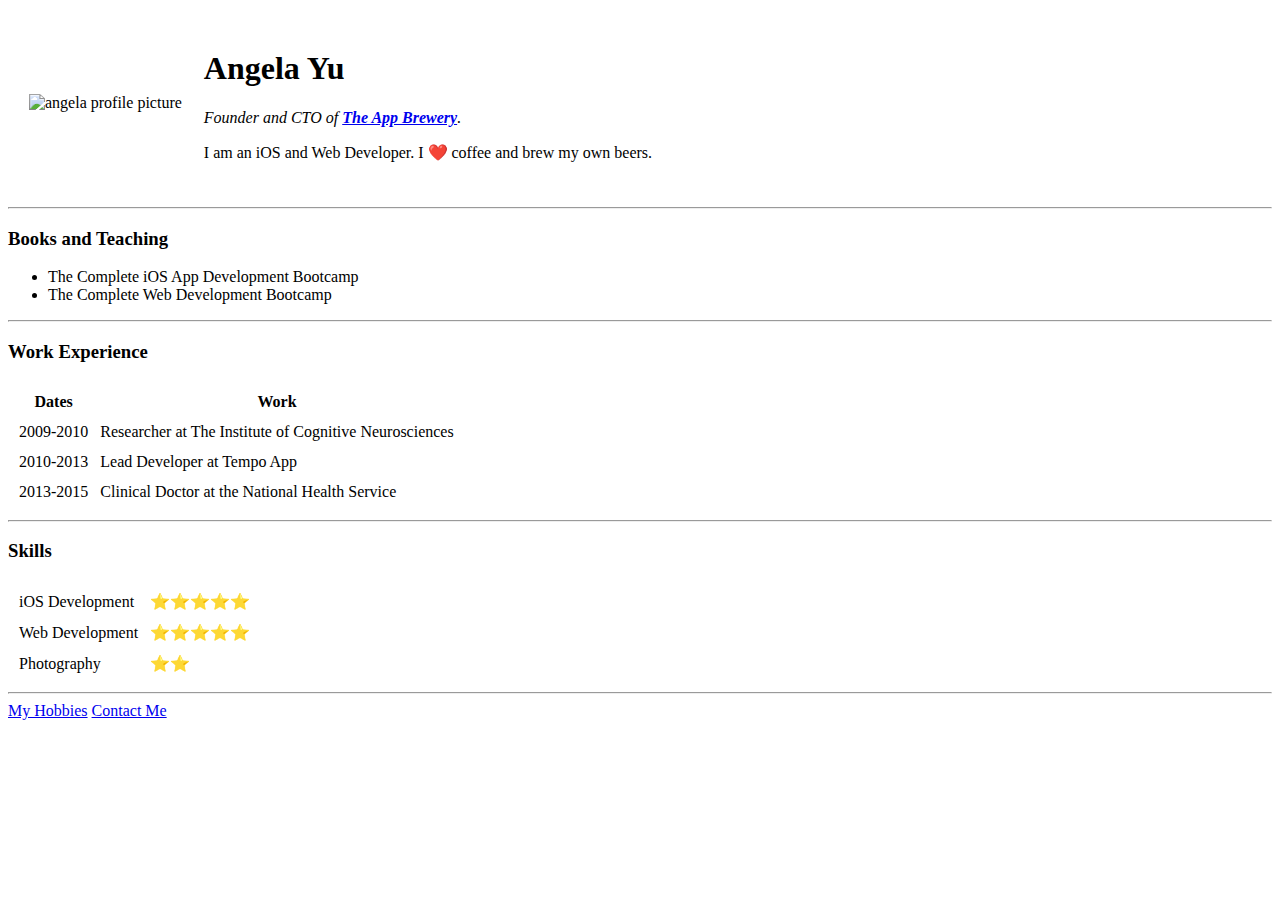
==== index.html @ 1af6275d "Update index.html" ====
<!DOCTYPE html>
<html>
  <head>
    <meta charset="utf-8">
    <title>Angela's Personal Site</title>
    <link rel="stylesheet" href="css/styles.css">
  </head>

  <body style="background-color: white">
    <table cellspacing="20">
      <tr>
        <td><img src="images/angela.png" alt="angela profile picture"></td>
        <td><h1>Angela Yu</h1>
        <p><em>Founder and CTO of <strong><a href="https://www.appbrewery.co/">The App Brewery</a></strong>.</em></p>
        <p>I am an iOS and Web Developer. I ❤️ coffee and brew my own beers.</p></td>
      </tr>
    </table>
    <hr>
    <h3>Books and Teaching</h3>
    <ul>
      <li>The Complete iOS App Development Bootcamp</li>
      <li>The Complete Web Development Bootcamp</li>
    </ul>
    <hr>
    <h3>Work Experience</h3>
    <table cellspacing="10">
      <thead>
        <tr>
          <th>Dates</th>
          <th>Work</th>
        </tr>
      </thead>
      <tbody>
        <tr>
          <td>2009-2010</td>
          <td>Researcher at The Institute of Cognitive Neurosciences</td>
        </tr>
        <tr>
          <td>2010-2013</td>
          <td>Lead Developer at Tempo App</td>
        </tr>
        <tr>
          <td>2013-2015</td>
          <td>Clinical Doctor at the National Health Service</td>
        </tr>
      </tbody>
    </table>
    <hr>
    <h3>Skills</h3>
    <table cellspacing="10">
      <tr>
        <td>iOS Development</td>
        <td>⭐️⭐️⭐️⭐️⭐️</td>
      </tr>
      <tr>
        <td>Web Development</td>
        <td>⭐️⭐️⭐️⭐️⭐️</td>
      </tr>
      <tr>
        <td>Photography</td>
        <td>⭐️⭐️</td>
      </tr>
    </table>
    <hr>
    <a href="hobbies.html">My Hobbies</a>
    <a href="contact-me.html">Contact Me</a>
  </body>
</html>
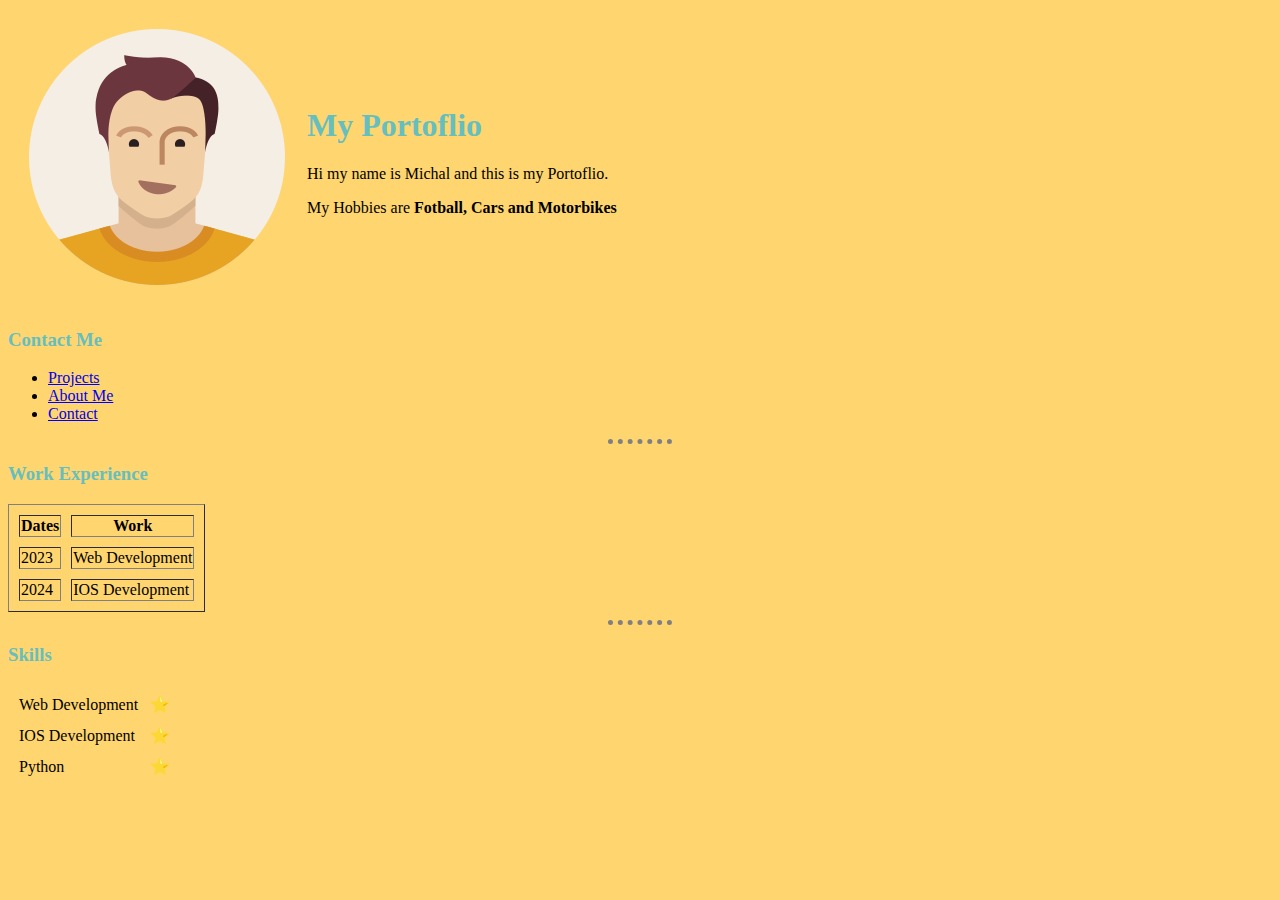
==== commit 8e26d1f4: "Update index.html" ====
--- a/index.html
+++ b/index.html
@@ -1,68 +1,61 @@
 <!DOCTYPE html>
-<html>
-  <head>
-    <meta charset="utf-8">
-    <title>Angela's Personal Site</title>
-    <link rel="stylesheet" href="css/styles.css">
-  </head>
-
-  <body style="background-color: white">
-    <table cellspacing="20">
-      <tr>
-        <td><img src="images/angela.png" alt="angela profile picture"></td>
-        <td><h1>Angela Yu</h1>
-        <p><em>Founder and CTO of <strong><a href="https://www.appbrewery.co/">The App Brewery</a></strong>.</em></p>
-        <p>I am an iOS and Web Developer. I ❤️ coffee and brew my own beers.</p></td>
-      </tr>
+<html lang="en">
+<head>
+    <meta charset="UTF-8">
+    <meta http-equiv="X-UA-Compatible" content="IE=edge">
+    <meta name="viewport" content="width=device-width, initial-scale=1.0">
+    <link rel="stylesheet" href="css/style.css">
+    <title>Michal Dostal</title>
+</head>
+<body>
+    <table cellspacing="20px">
+        <tr>
+            <td><img src="Images/avatar.png" alt=""></td>
+            <td><h1>My Portoflio</h1>
+                <p>Hi my name is Michal and this is my Portoflio.</p>
+                <!--Comment to my code.-->
+                <p>My Hobbies are <strong>Fotball, Cars and Motorbikes</strong></p></td>
+        </tr>
     </table>
-    <hr>
-    <h3>Books and Teaching</h3>
-    <ul>
-      <li>The Complete iOS App Development Bootcamp</li>
-      <li>The Complete Web Development Bootcamp</li>
-    </ul>
-    <hr>
-    <h3>Work Experience</h3>
-    <table cellspacing="10">
-      <thead>
-        <tr>
-          <th>Dates</th>
-          <th>Work</th>
-        </tr>
-      </thead>
-      <tbody>
-        <tr>
-          <td>2009-2010</td>
-          <td>Researcher at The Institute of Cognitive Neurosciences</td>
-        </tr>
-        <tr>
-          <td>2010-2013</td>
-          <td>Lead Developer at Tempo App</td>
-        </tr>
-        <tr>
-          <td>2013-2015</td>
-          <td>Clinical Doctor at the National Health Service</td>
-        </tr>
-      </tbody>
-    </table>
-    <hr>
-    <h3>Skills</h3>
-    <table cellspacing="10">
-      <tr>
-        <td>iOS Development</td>
-        <td>⭐️⭐️⭐️⭐️⭐️</td>
-      </tr>
-      <tr>
-        <td>Web Development</td>
-        <td>⭐️⭐️⭐️⭐️⭐️</td>
-      </tr>
-      <tr>
-        <td>Photography</td>
-        <td>⭐️⭐️</td>
-      </tr>
-    </table>
-    <hr>
-    <a href="hobbies.html">My Hobbies</a>
-    <a href="contact-me.html">Contact Me</a>
-  </body>
-</html>
+        <h3>Contact Me</h3>
+        <ul>
+            <li><a href="#">Projects</a></li>
+            <li><a href="#">About Me</a></li>
+            <li><a href="contact.html">Contact</a></li>
+        </ul>
+        <hr>
+        <h3>Work Experience</h3>
+        <table border="1px" cellspacing="10px">
+            <thead>
+                <tr>
+                    <th>Dates</th>
+                    <th>Work</th>
+                </tr>
+            </thead>
+            <tr>
+                <td>2023</td>
+                <td>Web Development</td>
+            </tr>
+            <tr>
+                <td>2024</td>
+                <td>IOS Development</td>
+            </tr>
+        </table>
+        <hr>
+        <h3>Skills</h3>
+        <table cellspacing="10px">
+            <tr>
+                <td>Web Development</td>
+                <td>⭐</td>
+            </tr>
+            <tr>
+                <td>IOS Development</td>
+                <td>⭐</td>
+            </tr>
+            <tr>
+                <td>Python</td>
+                <td>⭐</td>
+            </tr>
+        </table>
+    </body>
+</html>--- a/css/style.css
+++ b/css/style.css
@@ -0,0 +1,20 @@
+body {
+    background-color: #FFD56F;
+}
+
+hr  {
+    border-style: none;
+    border-top-style: dotted;
+    border-color: grey;
+    border-width: 5px;
+    width: 5%;
+}
+
+h1 {
+    color: #66BFBF;
+}
+
+h3 {
+    color: #66BFBF;
+
+}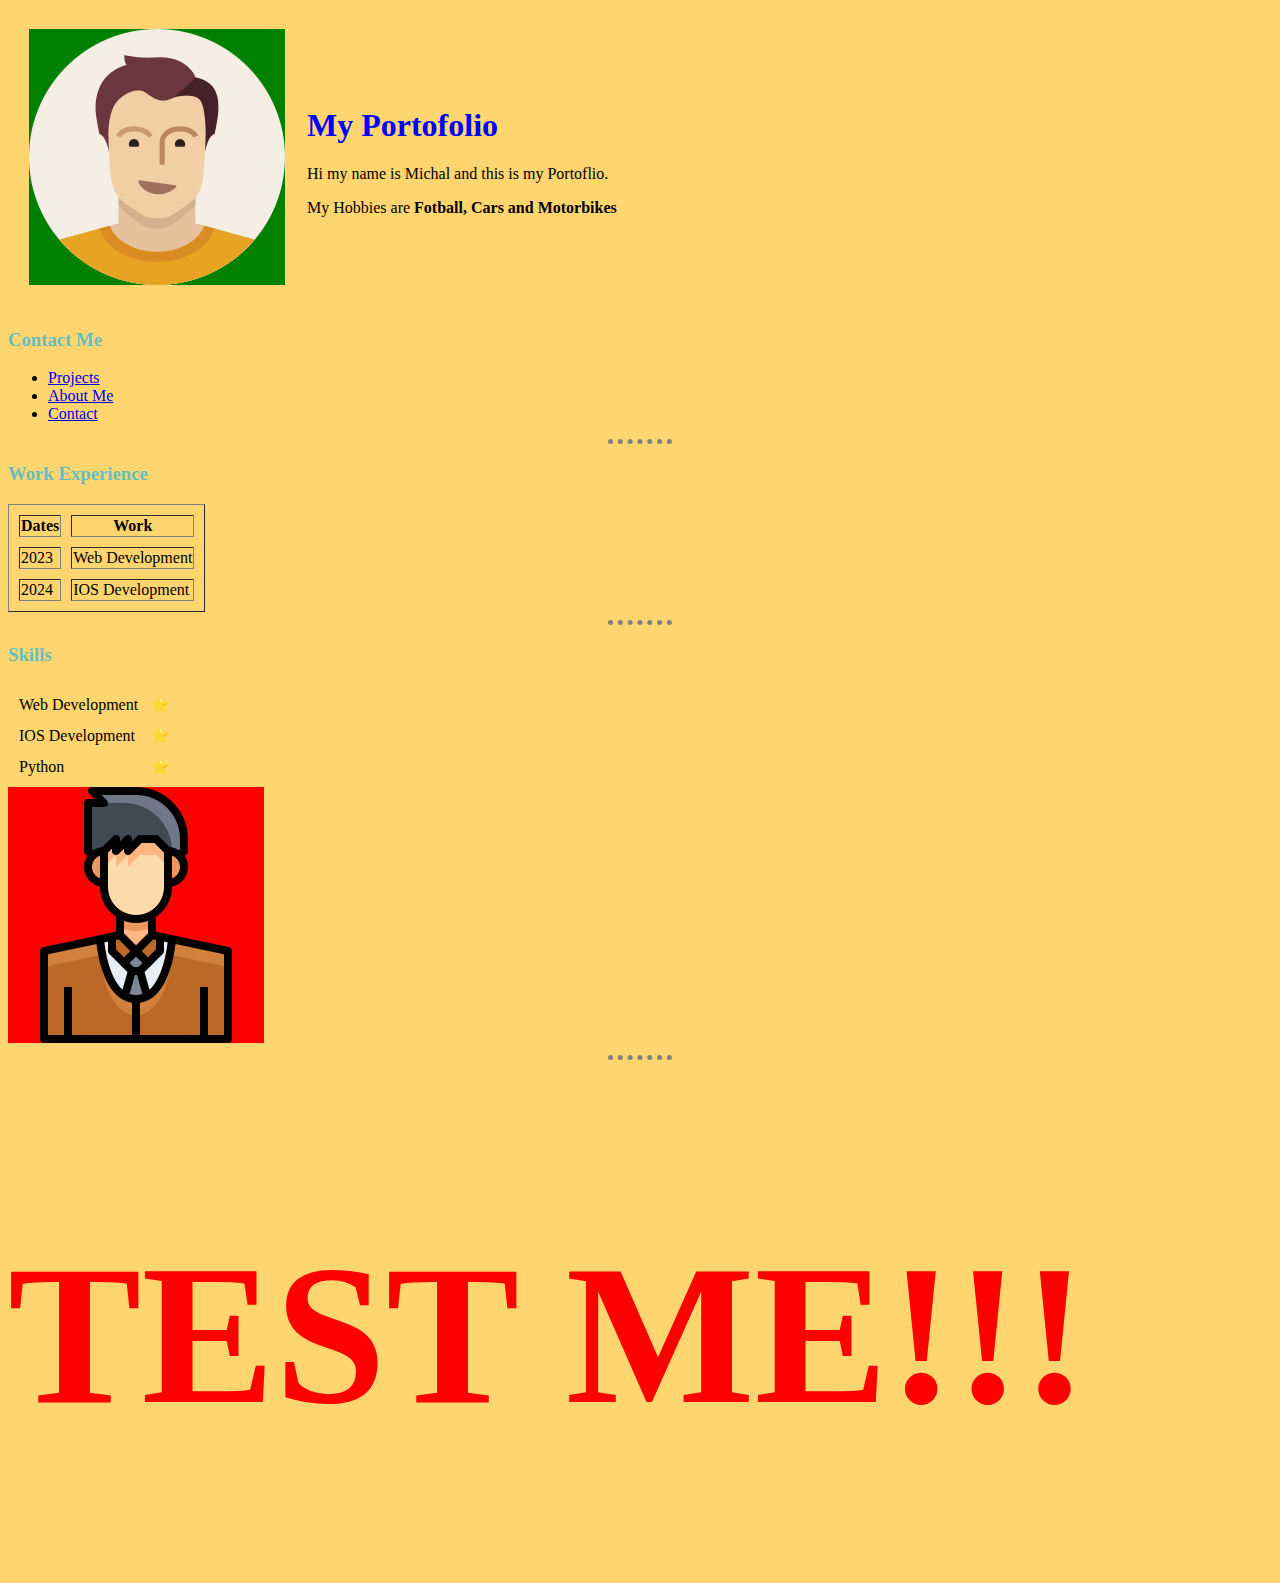
==== commit ae2c274c: "6.1.2023" ====
--- a/index.html
+++ b/index.html
@@ -10,8 +10,8 @@
 <body>
     <table cellspacing="20px">
         <tr>
-            <td><img src="Images/avatar.png" alt=""></td>
-            <td><h1>My Portoflio</h1>
+            <td><img class="avatar1" src="Images/avatar.png" alt=""></td>
+            <td><h1 id="heading">My Portofolio</h1>
                 <p>Hi my name is Michal and this is my Portoflio.</p>
                 <!--Comment to my code.-->
                 <p>My Hobbies are <strong>Fotball, Cars and Motorbikes</strong></p></td>
@@ -57,5 +57,10 @@
                 <td>⭐</td>
             </tr>
         </table>
+        <img class="avatar2" src="Images/avatar2.png" alt="">
+        <br>
+        <hr>
+        <br>
+        <h1 id="test">TEST ME!!!</h1>
     </body>
 </html>--- a/css/style.css
+++ b/css/style.css
@@ -17,4 +17,35 @@
 h3 {
     color: #66BFBF;
 
+}
+
+img:hover {
+    background-color: gold;
+}
+ /*Class Selector*/
+.avatar1 {
+    background-color: green;
+}
+
+.avatar2 {
+    background-color: red;
+}
+
+/*ID Selector*/
+
+#heading {
+    color: blue;
+}
+
+#test {
+    font-size: 200px;
+    color: red;
+}
+
+#test:hover {
+    color: green;
+}
+
+#1:focus {
+    color: lightblue;
 }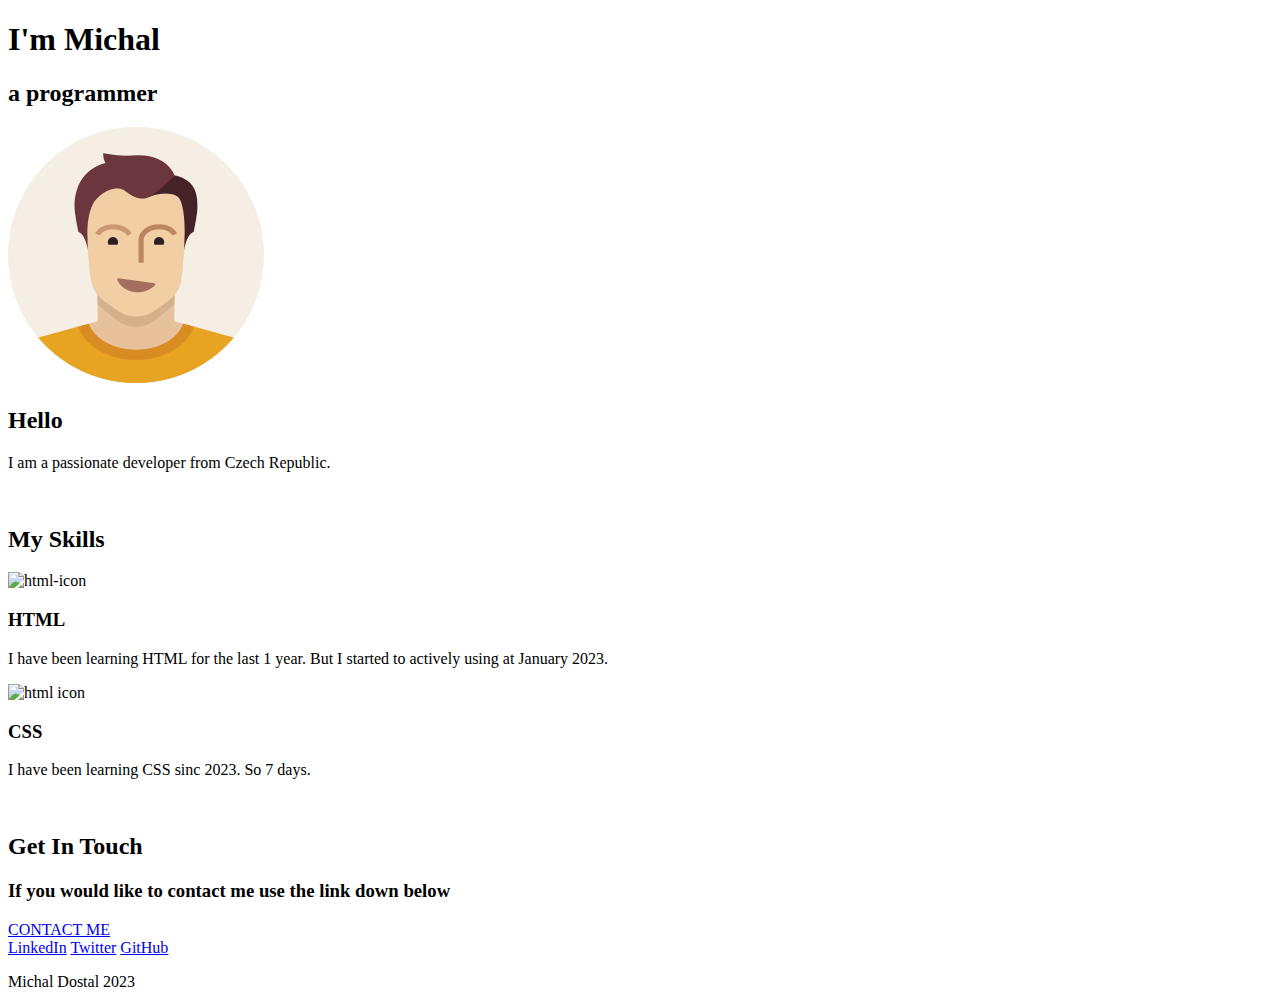
==== commit 1b42cbe4: "Update index.html" ====
--- a/index.html
+++ b/index.html
@@ -4,63 +4,51 @@
     <meta charset="UTF-8">
     <meta http-equiv="X-UA-Compatible" content="IE=edge">
     <meta name="viewport" content="width=device-width, initial-scale=1.0">
-    <link rel="stylesheet" href="css/style.css">
-    <title>Michal Dostal</title>
+    <link rel="stylesheet" href="CSS/styles.css">
+    <link rel="icon" href="Images/icon.png">
+    <link rel="preconnect" href="https://fonts.googleapis.com"><link rel="preconnect" href="https://fonts.gstatic.com" crossorigin><link href="https://fonts.googleapis.com/css2?family=Merriweather+Sans:ital@1&family=Montserrat&family=Sacramento&display=swap" rel="stylesheet">
+    <title>Michal Dotal</title>
 </head>
 <body>
-    <table cellspacing="20px">
-        <tr>
-            <td><img class="avatar1" src="Images/avatar.png" alt=""></td>
-            <td><h1 id="heading">My Portofolio</h1>
-                <p>Hi my name is Michal and this is my Portoflio.</p>
-                <!--Comment to my code.-->
-                <p>My Hobbies are <strong>Fotball, Cars and Motorbikes</strong></p></td>
-        </tr>
-    </table>
-        <h3>Contact Me</h3>
-        <ul>
-            <li><a href="#">Projects</a></li>
-            <li><a href="#">About Me</a></li>
-            <li><a href="contact.html">Contact</a></li>
-        </ul>
-        <hr>
-        <h3>Work Experience</h3>
-        <table border="1px" cellspacing="10px">
-            <thead>
-                <tr>
-                    <th>Dates</th>
-                    <th>Work</th>
-                </tr>
-            </thead>
-            <tr>
-                <td>2023</td>
-                <td>Web Development</td>
-            </tr>
-            <tr>
-                <td>2024</td>
-                <td>IOS Development</td>
-            </tr>
-        </table>
-        <hr>
-        <h3>Skills</h3>
-        <table cellspacing="10px">
-            <tr>
-                <td>Web Development</td>
-                <td>⭐</td>
-            </tr>
-            <tr>
-                <td>IOS Development</td>
-                <td>⭐</td>
-            </tr>
-            <tr>
-                <td>Python</td>
-                <td>⭐</td>
-            </tr>
-        </table>
-        <img class="avatar2" src="Images/avatar2.png" alt="">
+    <div class="top-container">
+        <h1>I'm Michal</h1>
+        <h2 class="sub-header">a programmer</h2>
+    </div>
+
+    <div class="middle-container">
+        <div class="profile">
+          <img class="avatar-image" src="Images/avatar.png" alt="Avatar">
+          <h2>Hello</h2>
+          <p>I am a passionate developer from Czech Republic.</p>
+        </div>
         <br>
-        <hr>
+        <div class="skills">
+          <h2>My Skills</h2>
+          <div class="skill-row">
+            <img class="html-image" src="Images/html.png" alt="html-icon">
+            <h3>HTML</h3>
+            <p>I have been learning HTML for the last 1 year. But I started to actively using at January 2023.</p>
+          </div>
+          <div class="skill-row">
+            <img class="css-image" src="Images/css.png" alt="html icon">
+            <h3 class="css">CSS</h3>
+            <p>I have been learning CSS sinc 2023. So 7 days.</p>
+          </div>
+        </div>
         <br>
-        <h1 id="test">TEST ME!!!</h1>
-    </body>
+        <div class="contact-me">
+            <h2>Get In Touch</h2>
+            <h3 class="contact-text">If you would like to contact me use the link down below</h3>
+            <a class="btn" href="www.google.com/gmail">CONTACT ME</a>
+          </div>
+      </div>
+
+      <div class="bottom-container">
+        <a class="linkedin" href="https://www.linkedin.com/in/michal-dostal-529509211/">LinkedIn</a>
+        <a class="twitter" href="https://twitter.com/MichalDostal7">Twitter</a>
+        <a class="github" href="https://github.com/MichalDostal">GitHub</a>
+        <p class="spodek-text">Michal Dostal 2023</p>
+      </div>
+    </div>
+</body>
 </html>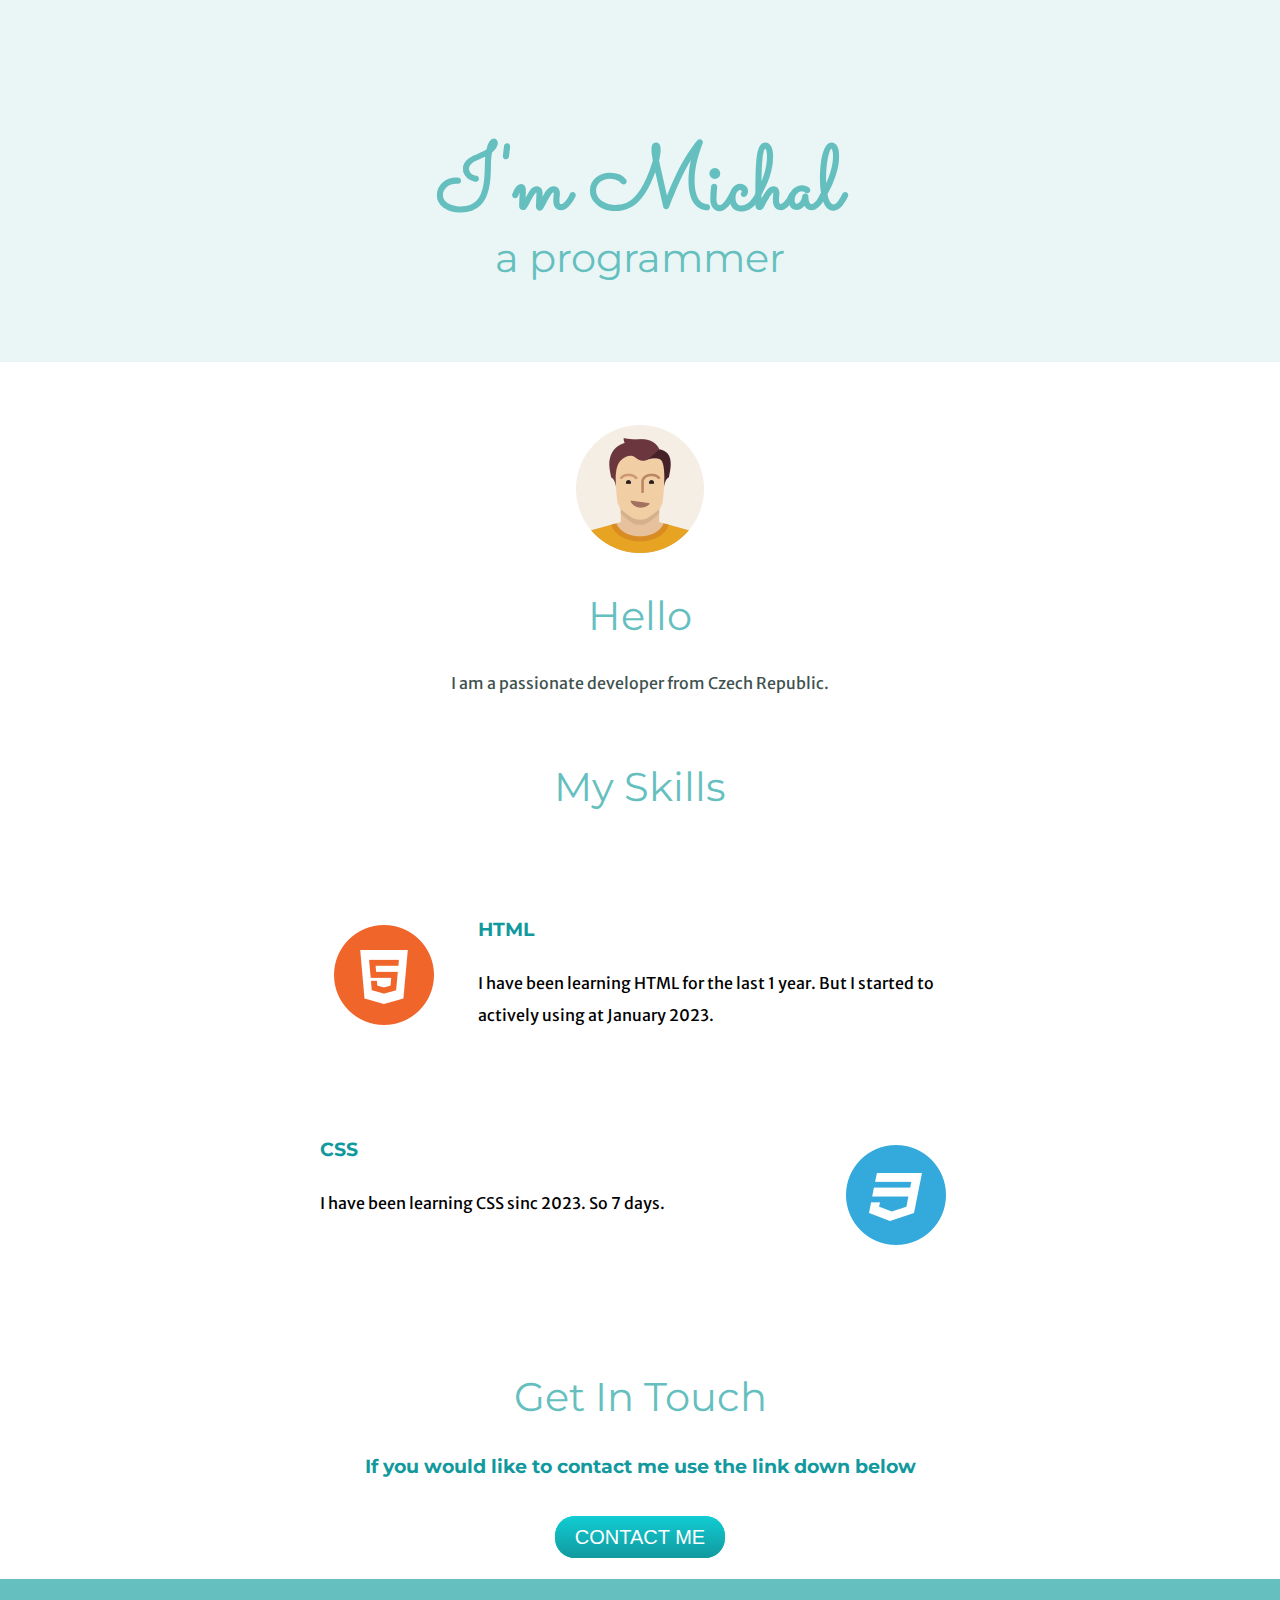
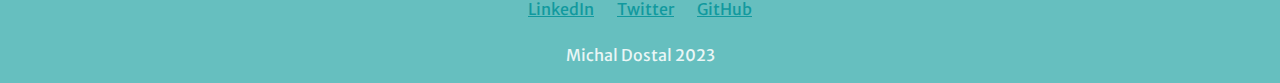
==== commit 5c6dc6df: "Update index.html" ====
--- a/index.html
+++ b/index.html
@@ -4,7 +4,7 @@
     <meta charset="UTF-8">
     <meta http-equiv="X-UA-Compatible" content="IE=edge">
     <meta name="viewport" content="width=device-width, initial-scale=1.0">
-    <link rel="stylesheet" href="CSS/styles.css">
+    <link rel="stylesheet" href="css/style.css">
     <link rel="icon" href="Images/icon.png">
     <link rel="preconnect" href="https://fonts.googleapis.com"><link rel="preconnect" href="https://fonts.gstatic.com" crossorigin><link href="https://fonts.googleapis.com/css2?family=Merriweather+Sans:ital@1&family=Montserrat&family=Sacramento&display=swap" rel="stylesheet">
     <title>Michal Dotal</title>
--- a/css/style.css
+++ b/css/style.css
@@ -0,0 +1,137 @@
+body {
+    margin: 0px;
+    text-align: center;
+    font-family: 'Merriweather Sans', sans-serif;
+}
+
+h1 {
+    margin: auto;
+    font-family: 'Sacramento', cursive;
+    font-size: 562.5%;
+    color: #66BFBF;
+    line-height: 2;
+}
+
+h2 {
+    font-family: 'Montserrat', sans-serif;
+}
+
+.sub-header {
+    position: relative;
+    bottom: 80px;
+}
+
+h3{
+    font-family: 'Montserrat', sans-serif;
+    color: #11999E;
+}
+
+
+.top-container {
+    background-color: #EAF6F6;
+    padding-top: 100px;
+}
+
+h2 {
+    font-size: 40px;
+    color: #66BFBF;
+    font-weight: normal;
+}
+
+a {
+    color: #11999E;
+}
+
+.skill-row {
+    width: 50%;
+    margin: 100px auto 100px auto;
+    text-align: left;
+    line-height: 2;
+}
+
+.html-image {
+    float: left;
+    margin-right: 30px;
+}
+
+.css-image {
+    float: right;
+    margin-left: 30px;
+}
+
+.avatar-image {
+    padding-top: 30px;
+}
+
+.profile {
+    color: #40514E;
+}
+
+
+.bottom-container {
+    margin-top: 10px;
+    padding-bottom: 2px;
+    background-color: #66BFBF;
+}
+
+.spodek-text {
+    padding-top: 30px;
+    color: #EAF6F6;
+}
+
+.linkedin {
+    position: relative;
+    color: #11999E;
+    top: 20px;
+    right: 20px;
+}
+
+.twitter {
+    position: relative;
+    top: 20px;
+    color:#11999E;
+}
+
+.github {
+    position: relative;
+    top: 20px;
+    color:#11999E;
+    left: 20px;
+}
+
+.btn {
+    
+    background: #11cdd4;
+    background-image: -webkit-linear-gradient(top, #11cdd4, #11999e);
+    background-image: -moz-linear-gradient(top, #11cdd4, #11999e);
+    background-image: -ms-linear-gradient(top, #11cdd4, #11999e);
+    background-image: -o-linear-gradient(top, #11cdd4, #11999e);
+    background-image: linear-gradient(to bottom, #11cdd4, #11999e);
+    -webkit-border-radius: 20;
+    -moz-border-radius: 20;
+    border-radius: 20px;
+    font-family: Arial;
+    color: #ffffff;
+    font-size: 20px;
+    padding: 10px 20px 10px 20px;
+    text-decoration: none;
+      
+}
+  
+  .btn:hover {
+    background: #30e3cb;
+    background-image: -webkit-linear-gradient(top, #30e3cb, #2bc4ad);
+    background-image: -moz-linear-gradient(top, #30e3cb, #2bc4ad);
+    background-image: -ms-linear-gradient(top, #30e3cb, #2bc4ad);
+    background-image: -o-linear-gradient(top, #30e3cb, #2bc4ad);
+    background-image: linear-gradient(to bottom, #30e3cb, #2bc4ad);
+    text-decoration: none;
+  }
+
+.contact-text {
+    padding-bottom: 30px;
+}
+
+.contact-me {
+    margin-bottom: 30px;
+}